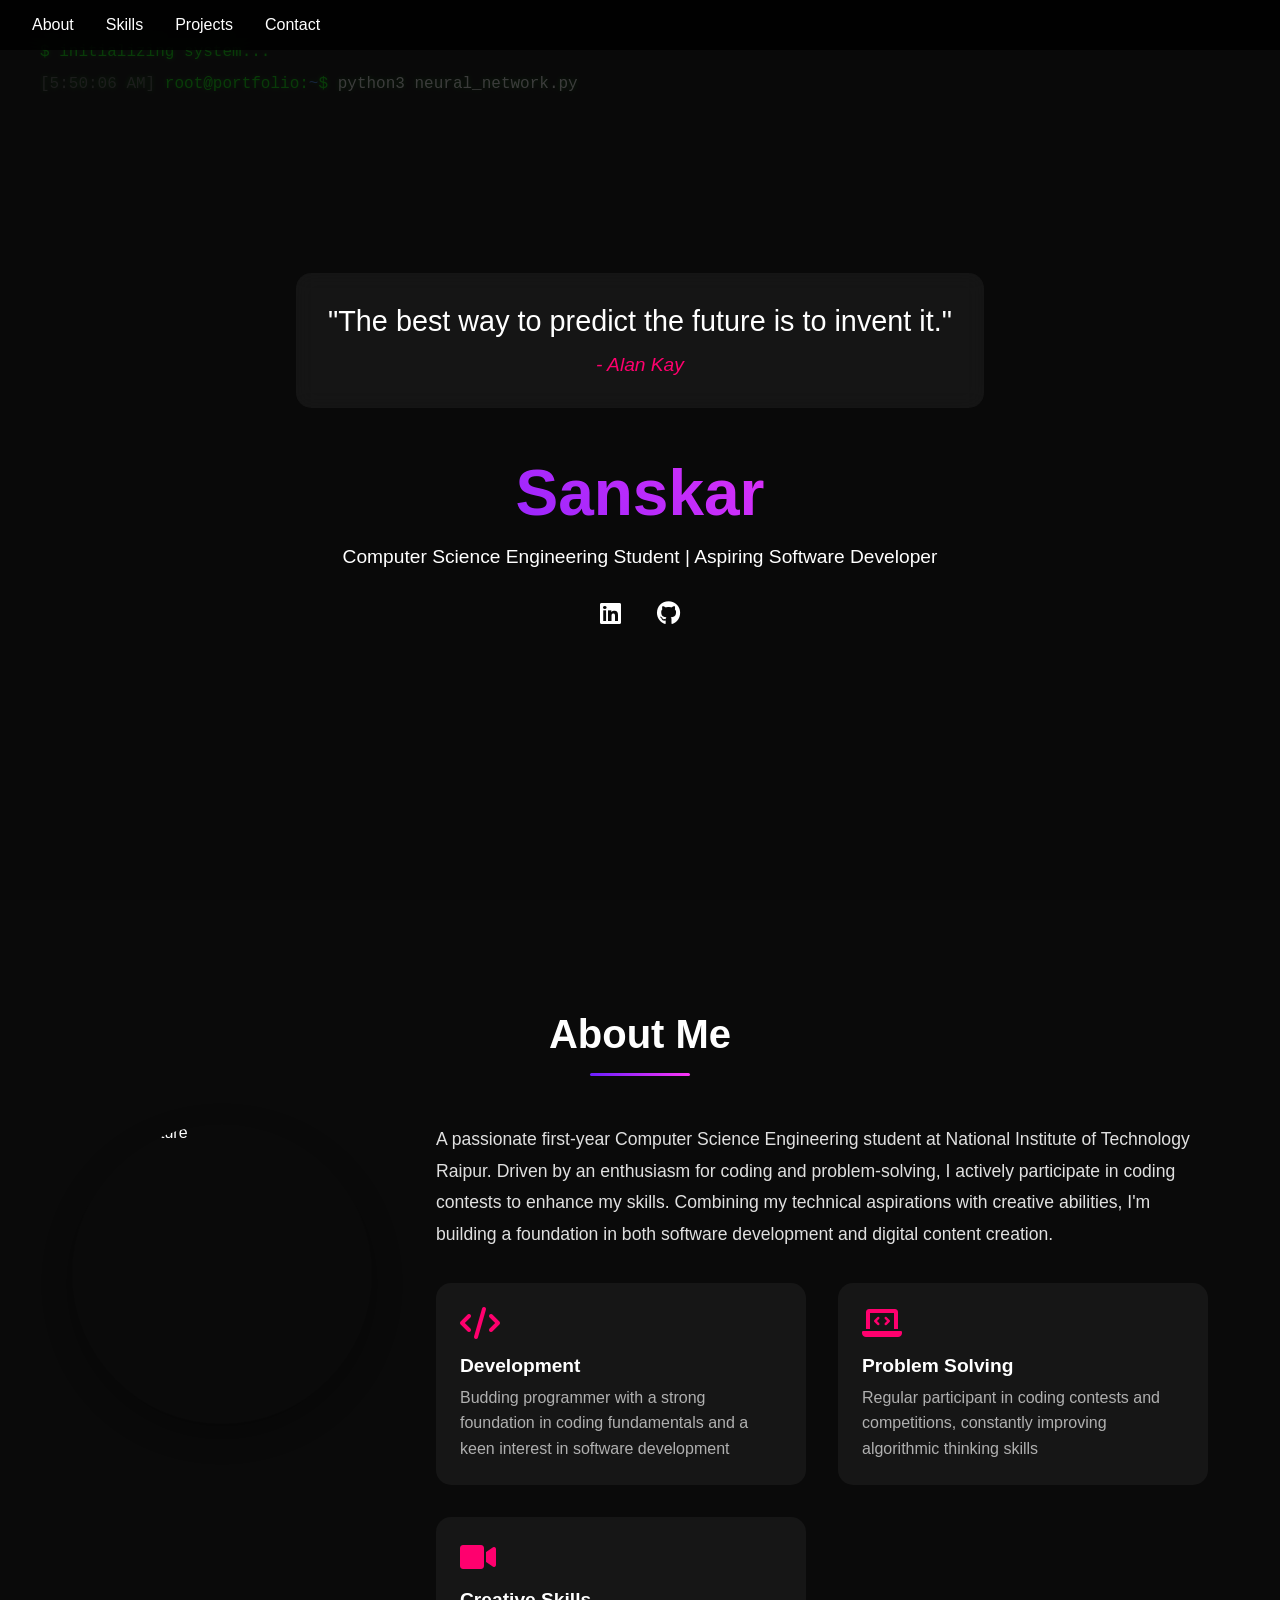
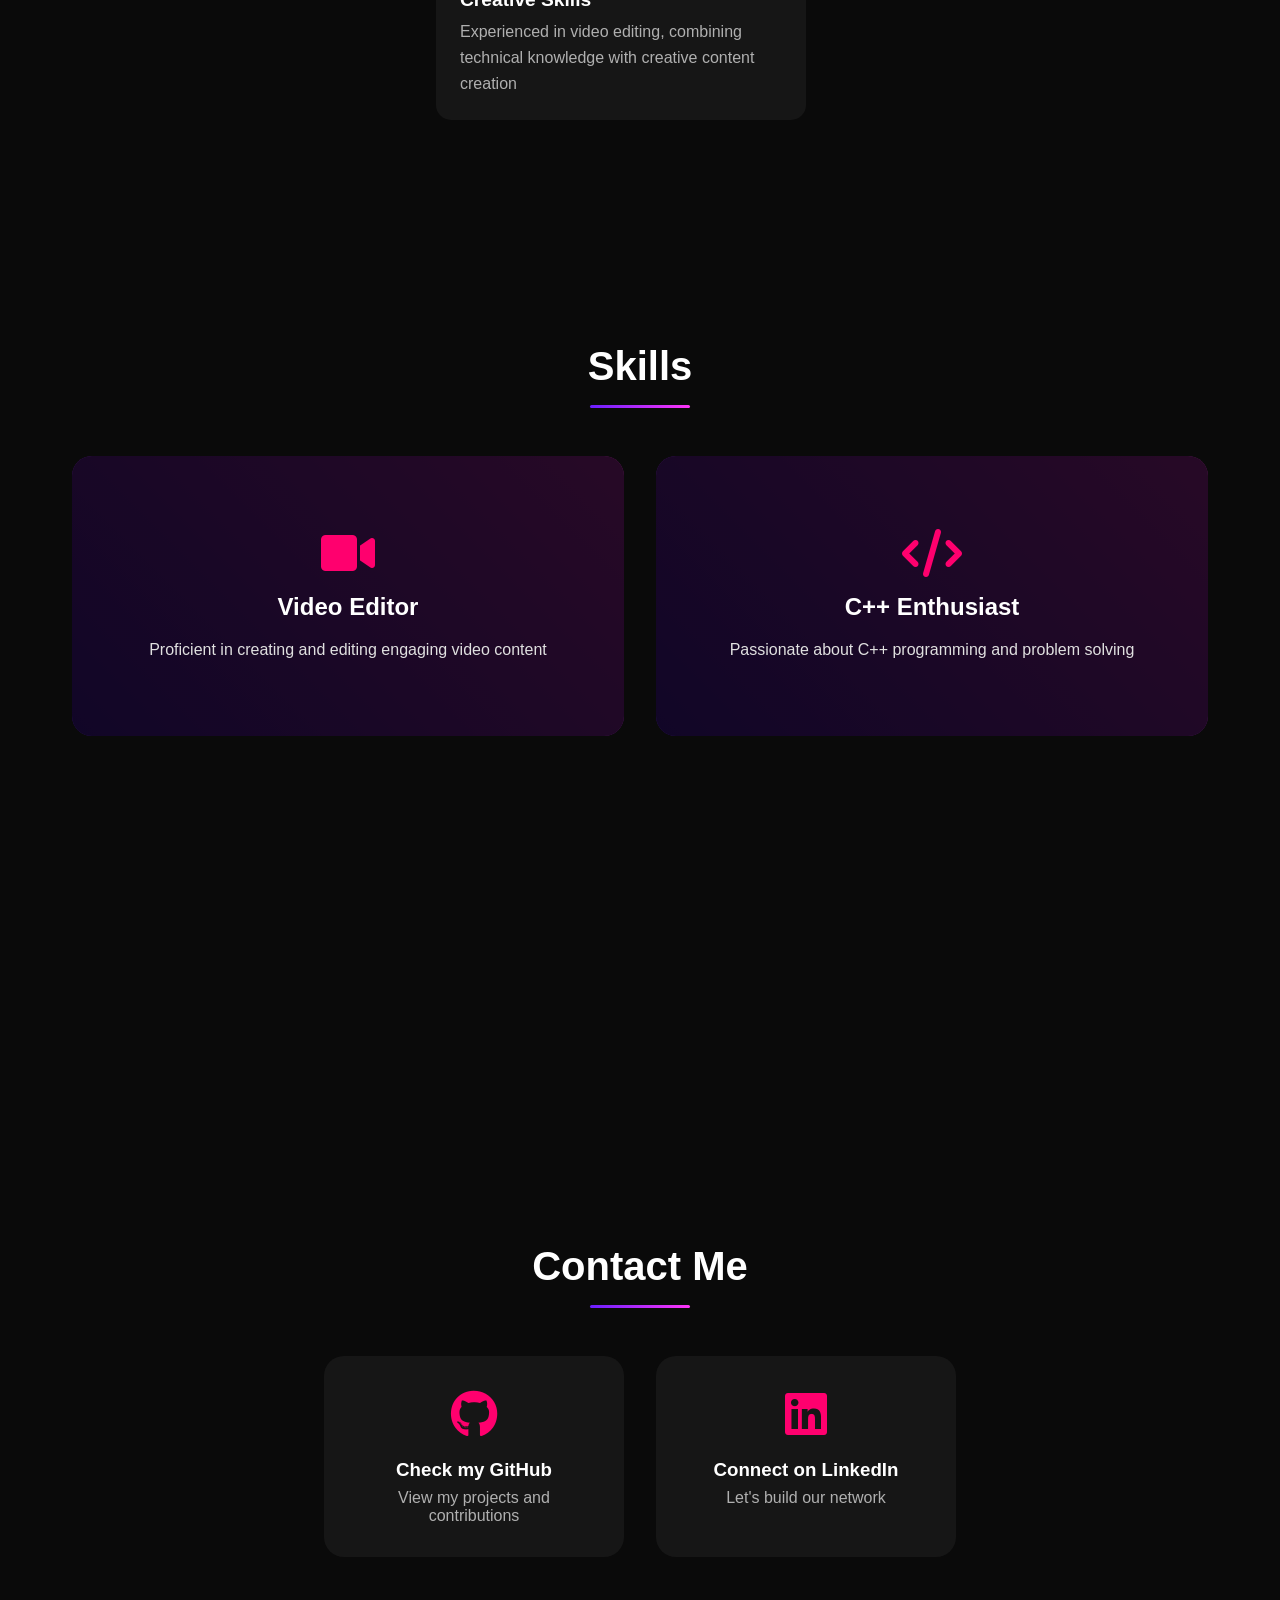
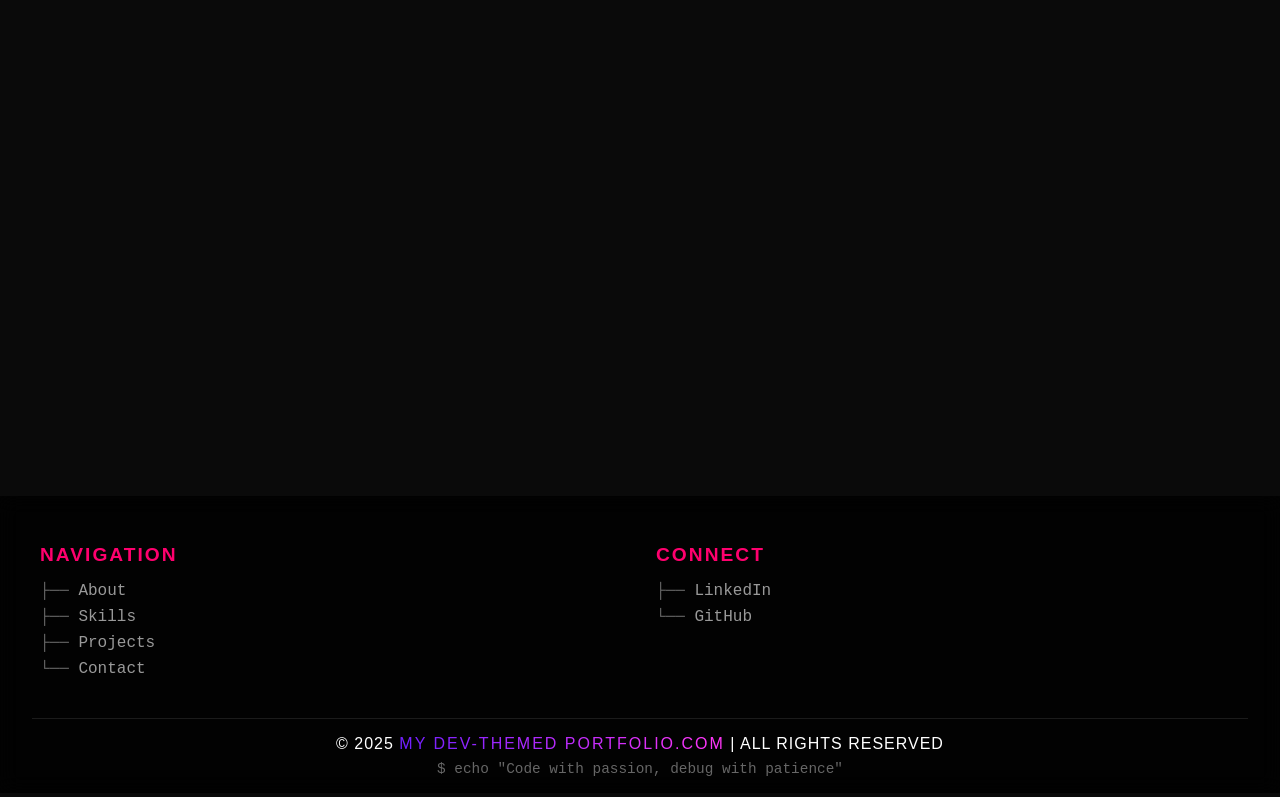
==== index.html @ 28ca850a "Add files via upload This repository contains the source code for my personal website. It includes a" ====
<!DOCTYPE html>
<html lang="en">
<head>
    <meta charset="UTF-8">
    <meta name="viewport" content="width=device-width, initial-scale=1.0">
    <title>Your Anime-Themed Portfolio</title>
    <link rel="stylesheet" href="./styles.css">
    <link rel="stylesheet" href="https://cdnjs.cloudflare.com/ajax/libs/font-awesome/6.0.0/css/all.min.css">
</head>
<body>
    <div class="particle-container" id="particles"></div>
    <div class="coming-soon-message" id="comingSoon">
        <div class="message-content">
            <span class="comment-slash">//</span>
            <span class="typing-message">coming soon...</span>
        </div>
    </div>
    <div class="terminal-container">
        <div class="terminal">
            <div class="terminal-line">$ initializing system...</div>
        </div>
    </div>
    
    <header>
        <nav>
            <ul class="nav-links">
                <li><a href="#about">About</a></li>
                <li><a href="#skills">Skills</a></li>
                <li><a href="#projects">Projects</a></li>
                <li><a href="#contact">Contact</a></li>
            </ul>
        </nav>
    </header>

    <main>
        <section id="hero" class="hero-section">
            <div class="hero-content">
                <div class="quote-card" id="quoteCard">
                    <p class="quote-text typing-text">"The best way to predict the future is to invent it."</p>
                    <p class="quote-author">- Alan Kay</p>
                </div>
                <div class="error-overlay">
                    <div class="glitch-text" data-text="404">404</div>
                </div>
                <div class="personal-intro">
                    <h1 class="gradient-text">Sanskar</h1>
                    <p class="typing-text-title">Computer Science Engineering Student | Aspiring Software Developer</p>
                </div>
                <div class="social-links">
                    <a href="https://www.linkedin.com/in/sanskarjcse28" class="social-icon" target="_blank"><i class="fab fa-linkedin"></i></a>
                    <a href="https://github.com/anotherhalf004" class="social-icon" target="_blank"><i class="fab fa-github"></i></a>
                </div>
            </div>
        </section>

        <section id="about" class="section">
            <div class="about-container">
                <div class="about-header">
                    <h2 class="section-title">About Me</h2>
                    <div class="divider"></div>
                </div>
                <div class="about-content">
                    <div class="about-image">
                        <img src="https://avatars.githubusercontent.com/u/143000311" alt="Profile Picture">
                        <div class="image-overlay"></div>
                        <div class="abstract-animation"></div>
                    </div>
                    <div class="about-text">
                        <p class="about-description">
                            A passionate first-year Computer Science Engineering student at National Institute of Technology Raipur. 
                            Driven by an enthusiasm for coding and problem-solving, I actively participate in coding contests to enhance 
                            my skills. Combining my technical aspirations with creative abilities, I'm building a foundation in both 
                            software development and digital content creation.
                        </p>
                        <div class="about-highlights">
                            <div class="highlight-item">
                                <i class="fas fa-code"></i>
                                <h3>Development</h3>
                                <p>Budding programmer with a strong foundation in coding fundamentals and a keen interest in software development</p>
                            </div>
                            <div class="highlight-item">
                                <i class="fas fa-laptop-code"></i>
                                <h3>Problem Solving</h3>
                                <p>Regular participant in coding contests and competitions, constantly improving algorithmic thinking skills</p>
                            </div>
                            <div class="highlight-item">
                                <i class="fas fa-video"></i>
                                <h3>Creative Skills</h3>
                                <p>Experienced in video editing, combining technical knowledge with creative content creation</p>
                            </div>
                        </div>
                    </div>
                </div>
            </div>
        </section>

        <section id="skills" class="section">
            <div class="skills-container">
                <div class="about-header">
                    <h2 class="section-title">Skills</h2>
                    <div class="divider"></div>
                </div>
                <div class="skills-cards">
                    <div class="skill-card">
                        <div class="skill-content">
                            <i class="fas fa-video skill-icon"></i>
                            <h3>Video Editor</h3>
                            <p>Proficient in creating and editing engaging video content</p>
                        </div>
                        <div class="card-bg"></div>
                    </div>
                    <div class="skill-card">
                        <div class="skill-content">
                            <i class="fas fa-code skill-icon"></i>
                            <h3>C++ Enthusiast</h3>
                            <p>Passionate about C++ programming and problem solving</p>
                        </div>
                        <div class="card-bg"></div>
                    </div>
                </div>
            </div>
        </section>

        <section id="contact" class="section">
            <div class="contact-container">
                <div class="about-header">
                    <h2 class="section-title">Contact Me</h2>
                    <div class="divider"></div>
                </div>
                <div class="contact-content">
                    <a href="https://github.com/anotherhalf004" class="contact-card rotate-card" target="_blank">
                        <div class="contact-icon">
                            <i class="fab fa-github"></i>
                        </div>
                        <h3>Check my GitHub</h3>
                        <p>View my projects and contributions</p>
                    </a>
                    <a href="https://www.linkedin.com/in/sanskarjcse28" class="contact-card rotate-card" target="_blank">
                        <div class="contact-icon">
                            <i class="fab fa-linkedin"></i>
                        </div>
                        <h3>Connect on LinkedIn</h3>
                        <p>Let's build our network</p>
                    </a>
                </div>
            </div>
        </section>

        <footer>
            <div class="footer-content">
                <div class="footer-section">
                    <h4 class="rog-text">Navigation</h4>
                    <ul class="footer-links">
                        <li>├── <a href="#about">About</a></li>
                        <li>├── <a href="#skills">Skills</a></li>
                        <li>├── <a href="#projects">Projects</a></li>
                        <li>└── <a href="#contact">Contact</a></li>
                    </ul>
                </div>
                <div class="footer-section">
                    <h4 class="rog-text">Connect</h4>
                    <ul class="footer-links">
                        <li>├── <a href="https://www.linkedin.com/in/sanskarjcse28">LinkedIn</a></li>
                        <li>└── <a href="https://github.com/anotherhalf004">GitHub</a></li>
                    </ul>
                </div>
            </div>
            <div class="footer-bottom">
                <p class="rog-text">© 2025 <span class="gradient-text">my dev-themed portfolio.com</span> | All Rights Reserved</p>
                <p class="footer-quote">$ echo "Code with passion, debug with patience"</p>
            </div>
        </footer>
    </main>

    <script src="https://cdnjs.cloudflare.com/ajax/libs/particles.js/2.0.0/particles.min.js"></script>
    <script src="./main.js"></script>
</body>
</html>
---- styles.css ----
:root {
    --primary-color: #6b1fff;
    --secondary-color: #ff36f7;
    --bg-color: #0a0a0a;
    --text-color: #ffffff;
    --accent-color: #ff006e;
}

* {
    margin: 0;
    padding: 0;
    box-sizing: border-box;
}

body {
    background-color: var(--bg-color);
    color: var(--text-color);
    font-family: 'Segoe UI', sans-serif;
    overflow-x: hidden;
}

.particle-container {
    position: fixed;
    top: 0;
    left: 0;
    width: 100%;
    height: 100%;
    z-index: -1;
}

/* Navigation Styles */
nav {
    padding: 1rem 2rem;
    display: flex;
    justify-content: space-between;
    align-items: center;
    background: rgba(0, 0, 0, 0.8);
    backdrop-filter: blur(10px);
    position: fixed;
    width: 100%;
    top: 0;
    z-index: 100;
}

.logo {
    font-size: 1.5rem;
    font-weight: bold;
    background: linear-gradient(45deg, var(--primary-color), var(--secondary-color));
    background-clip: text;
    -webkit-background-clip: text;
    -webkit-text-fill-color: transparent;
}

.nav-links {
    display: flex;
    gap: 2rem;
    list-style: none;
}

.nav-links a {
    color: var(--text-color);
    text-decoration: none;
    position: relative;
    padding: 0.5rem 0;
}

.nav-links a::after {
    content: '';
    position: absolute;
    bottom: 0;
    left: 0;
    width: 0;
    height: 2px;
    background: var(--accent-color);
    transition: width 0.3s ease;
}

.nav-links a:hover::after {
    width: 100%;
}

/* Hero Section */
.hero-section {
    height: 100vh;
    display: flex;
    align-items: center;
    justify-content: center;
    text-align: center;
    position: relative;
}

.hero-content h1 {
    font-size: 4rem;
    margin-bottom: 1rem;
}

.gradient-text {
    position: relative;
    background: linear-gradient(
        45deg,
        var(--primary-color),
        var(--secondary-color),
        var(--accent-color),
        var(--primary-color)
    );
    background-size: 300%;
    background-clip: text;
    -webkit-background-clip: text;
    -webkit-text-fill-color: transparent;
    animation: gradient-animation 6s ease infinite;
}

@keyframes gradient-animation {
    0% {
        background-position: 0% 50%;
    }
    50% {
        background-position: 100% 50%;
    }
    100% {
        background-position: 0% 50%;
    }
}

.gradient-text:hover {
    transform: scale(1.05);
    transition: transform 0.3s ease;
}

/* Sections */
.section {
    padding: 5rem 2rem;
    min-height: 100vh;
}

/* Skills Grid */
.skills-grid {
    display: grid;
    grid-template-columns: repeat(auto-fit, minmax(200px, 1fr));
    gap: 2rem;
    padding: 2rem;
}

/* Social Links */
.social-links {
    margin-top: 2rem;
}

.social-icon {
    font-size: 1.5rem;
    color: var(--text-color);
    margin: 0 1rem;
    transition: color 0.3s ease;
}

.social-icon:hover {
    color: var(--accent-color);
}

/* Animations */
@keyframes fadeIn {
    from {
        opacity: 0;
        transform: translateY(20px);
    }
    to {
        opacity: 1;
        transform: translateY(0);
    }
}

.fade-in {
    animation: fadeIn 1s ease forwards;
}

/* About Section Styles */
.about-container {
    max-width: 1200px;
    margin: 0 auto;
    padding: 2rem;
}

.about-header {
    text-align: center;
    margin-bottom: 3rem;
}

.section-title {
    font-size: 2.5rem;
    color: var(--text-color);
    margin-bottom: 1rem;
}

.divider {
    height: 3px;
    width: 100px;
    background: linear-gradient(to right, var(--primary-color), var(--secondary-color));
    margin: 0 auto;
    border-radius: 2px;
}

.about-content {
    display: grid;
    grid-template-columns: 300px 1fr;
    gap: 4rem;
    align-items: start;
}

.about-image {
    position: relative;
    border-radius: 50%;
    overflow: hidden;
    box-shadow: 0 10px 30px rgba(0, 0, 0, 0.3);
    width: 300px;
    height: 300px;
}

.about-image img {
    width: 100%;
    height: 100%;
    display: block;
    transition: transform 0.3s ease;
    object-fit: cover;
}

.about-image:hover img {
    transform: scale(1.1);
}

.image-overlay {
    position: absolute;
    top: 0;
    left: 0;
    right: 0;
    bottom: 0;
    background: linear-gradient(45deg, rgba(107, 31, 255, 0.4), rgba(255, 54, 247, 0.4));
    opacity: 0;
    transition: opacity 0.3s ease;
}

.about-image:hover .image-overlay {
    opacity: 1;
}

.about-description {
    font-size: 1.1rem;
    line-height: 1.8;
    margin-bottom: 2rem;
    color: #e0e0e0;
}

.about-highlights {
    display: grid;
    grid-template-columns: repeat(auto-fit, minmax(250px, 1fr));
    gap: 2rem;
    margin-top: 2rem;
}

.highlight-item {
    background: rgba(255, 255, 255, 0.05);
    padding: 1.5rem;
    border-radius: 15px;
    transition: transform 0.3s ease, background 0.3s ease;
}

.highlight-item:hover {
    transform: translateY(-5px);
    background: rgba(255, 255, 255, 0.08);
}

.highlight-item i {
    font-size: 2rem;
    color: var(--accent-color);
    margin-bottom: 1rem;
}

.highlight-item h3 {
    font-size: 1.2rem;
    margin-bottom: 0.5rem;
    color: var(--text-color);
}

.highlight-item p {
    color: #b0b0b0;
    line-height: 1.6;
}

@media (max-width: 768px) {
    .about-content {
        grid-template-columns: 1fr;
    }
    
    .about-image {
        max-width: 300px;
        margin: 0 auto;
    }
}

/* Skills Section Styles */
.skills-container {
    max-width: 1200px;
    margin: 0 auto;
    padding: 2rem;
}

.skills-cards {
    display: grid;
    grid-template-columns: repeat(auto-fit, minmax(300px, 1fr));
    gap: 2rem;
    margin-top: 3rem;
}

.skill-card {
    position: relative;
    height: 280px;
    border-radius: 20px;
    overflow: hidden;
    cursor: pointer;
}

.skill-content {
    position: relative;
    z-index: 2;
    height: 100%;
    padding: 2rem;
    display: flex;
    flex-direction: column;
    align-items: center;
    justify-content: center;
    text-align: center;
    background: rgba(0, 0, 0, 0.7);
    transition: background 0.3s ease;
}

.skill-icon {
    font-size: 3rem;
    margin-bottom: 1rem;
    color: var(--accent-color);
}

.skill-card h3 {
    font-size: 1.5rem;
    margin-bottom: 1rem;
    color: var(--text-color);
}

.skill-card p {
    color: #e0e0e0;
    line-height: 1.6;
}

.card-bg {
    position: absolute;
    top: 0;
    left: 0;
    right: 0;
    bottom: 0;
    background: linear-gradient(45deg, var(--primary-color), var(--secondary-color));
    opacity: 0.5;
    transition: all 0.3s ease;
}

.skill-card:hover .card-bg {
    transform: scale(1.1);
    opacity: 0.7;
}

.skill-card:hover .skill-content {
    background: rgba(0, 0, 0, 0.5);
}

/* Contact Section Styles */
.contact-container {
    max-width: 1200px;
    margin: 0 auto;
    padding: 2rem;
}

.contact-content {
    display: flex;
    justify-content: center;
    gap: 2rem;
    margin-top: 3rem;
}

.contact-card {
    background: rgba(255, 255, 255, 0.05);
    padding: 2rem;
    border-radius: 20px;
    text-align: center;
    cursor: pointer;
    text-decoration: none;
    transition: transform 0.5s ease, background 0.3s ease;
    width: 300px;
    perspective: 1000px;
}

.rotate-card {
    transform-style: preserve-3d;
}

.rotate-card:hover {
    transform: rotateY(10deg) rotateX(10deg) translateY(-5px);
    background: rgba(255, 255, 255, 0.1);
}

.rotate-card:nth-child(2):hover {
    transform: rotateY(-10deg) rotateX(10deg) translateY(-5px);
}

.contact-icon {
    font-size: 3rem;
    color: var(--accent-color);
    margin-bottom: 1rem;
    transition: transform 0.3s ease;
}

.rotate-card:hover .contact-icon {
    transform: scale(1.2) rotate(360deg);
}

.contact-card h3 {
    color: var(--text-color);
    margin-bottom: 0.5rem;
}

.contact-card p {
    color: #b0b0b0;
}

@font-face {
    font-family: 'ROG Fonts';
    src: url('https://db.onlinewebfonts.com/t/1c45e28f8e86cc89876f003b953cc3e9.woff2') format('woff2');
}

footer {
    background: rgba(0, 0, 0, 0.8);
    backdrop-filter: blur(10px);
    padding: 3rem 2rem 1rem 2rem;
    margin-top: 4rem;
}

.footer-content {
    max-width: 1200px;
    margin: 0 auto;
    display: grid;
    grid-template-columns: repeat(auto-fit, minmax(200px, 1fr));
    gap: 2rem;
    margin-bottom: 2rem;
}

.footer-section h4 {
    font-family: 'ROG Fonts', sans-serif;
    font-size: 1.2rem;
    margin-bottom: 1rem;
    color: var(--accent-color);
    text-transform: uppercase;
    letter-spacing: 2px;
}

.footer-links {
    list-style: none;
    font-family: monospace;
    font-size: 1rem;
}

.footer-links li {
    margin: 0.5rem 0;
    color: #666;
}

.footer-links a {
    color: #999;
    text-decoration: none;
    transition: color 0.3s ease;
}

.footer-links a:hover {
    color: var(--accent-color);
}

.footer-bottom {
    border-top: 1px solid rgba(255, 255, 255, 0.1);
    padding-top: 1rem;
    text-align: center;
}

.footer-bottom .gradient-text {
    font-family: 'ROG Fonts', sans-serif;
    font-size: 1rem;
    letter-spacing: 2px;
}

.footer-quote {
    font-family: monospace;
    color: #666;
    margin-top: 0.5rem;
    font-size: 0.9rem;
}

.rog-text {
    font-family: 'ROG Fonts', sans-serif;
    text-transform: uppercase;
    letter-spacing: 1px;
}

.abstract-animation {
    position: absolute;
    top: -50%;
    left: -50%;
    right: -50%;
    bottom: -50%;
    background: linear-gradient(
        45deg,
        var(--primary-color),
        var(--secondary-color),
        var(--accent-color),
        var(--primary-color)
    );
    opacity: 0;
    transition: all 0.5s ease;
    animation: rotate 10s linear infinite;
    z-index: -1;
}

@keyframes rotate {
    0% {
        transform: rotate(0deg);
    }
    100% {
        transform: rotate(360deg);
    }
}

.about-image:hover .abstract-animation {
    opacity: 0.8;
}

/* Quote Card Styles */
.quote-card {
    background: rgba(255, 255, 255, 0.05);
    padding: 2rem;
    border-radius: 15px;
    backdrop-filter: blur(10px);
    cursor: pointer;
    position: relative;
    overflow: hidden;
    transition: all 0.3s ease;
}

.quote-card::before {
    content: '';
    position: absolute;
    top: -50%;
    left: -50%;
    width: 200%;
    height: 200%;
    background: linear-gradient(
        45deg,
        transparent,
        rgba(255, 255, 255, 0.1),
        transparent
    );
    transform: translateX(-100%);
    transition: transform 0.3s ease;
}

.quote-card:hover::before {
    transform: translateX(100%);
}

.quote-text {
    font-size: 1.8rem;
    color: var(--text-color);
    margin-bottom: 1rem;
    font-family: 'ROG Fonts', sans-serif;
    text-shadow: 0 0 10px rgba(var(--accent-color), 0.5);
}

.quote-author {
    font-size: 1.2rem;
    color: var(--accent-color);
    font-style: italic;
}

/* Error Overlay */
.error-overlay {
    position: fixed;
    top: 0;
    left: 0;
    width: 100%;
    height: 100%;
    background: rgba(0, 0, 0, 0.8);
    display: flex;
    justify-content: center;
    align-items: center;
    opacity: 0;
    pointer-events: none;
    transition: opacity 0.5s ease;
    z-index: 90;
}

.error-overlay.active {
    opacity: 1;
}

.glitch-text {
    font-size: 15rem;
    font-family: 'ROG Fonts', sans-serif;
    color: var(--accent-color);
    position: relative;
    text-shadow: 
        2px 2px var(--primary-color),
        -2px -2px var(--secondary-color);
    animation: glitch 1s infinite;
}

@keyframes glitch {
    0% {
        transform: translate(0);
    }
    20% {
        transform: translate(-2px, 2px);
    }
    40% {
        transform: translate(-2px, -2px);
    }
    60% {
        transform: translate(2px, 2px);
    }
    80% {
        transform: translate(2px, -2px);
    }
    100% {
        transform: translate(0);
    }
}

.personal-intro {
    margin-top: 3rem;
    opacity: 0;
    transform: translateY(20px);
    animation: fadeInUp 0.8s ease forwards;
    animation-delay: 2.5s;
}

.typing-text-title {
    margin-top: 1rem;
    color: var(--text-color);
    font-size: 1.2rem;
}

@keyframes fadeInUp {
    from {
        opacity: 0;
        transform: translateY(20px);
    }
    to {
        opacity: 1;
        transform: translateY(0);
    }
}

/* Terminal Animation */
.terminal-container {
    position: fixed;
    top: 0;
    left: 0;
    width: 100%;
    height: 100%;
    z-index: -2;
    opacity: 0.2;
    pointer-events: none;
    background: rgba(0, 0, 0, 0.4);
}

.terminal {
    font-family: 'Courier New', monospace;
    color: #00ff00;
    padding: 40px;
    font-size: 16px;
    line-height: 1.5;
    overflow: hidden;
    height: 100%;
    text-shadow: 0 0 5px rgba(0, 255, 0, 0.5);
}

.terminal-line {
    white-space: nowrap;
    overflow: hidden;
    animation: typing 0.8s steps(40, end);
    margin-bottom: 8px;
}

@keyframes typing {
    from { width: 0 }
    to { width: 100% }
}

/* Coming Soon Message */
.coming-soon-message {
    position: fixed;
    top: 50%;
    left: 50%;
    transform: translate(-50%, -50%);
    background: rgba(0, 0, 0, 0.8);
    padding: 1rem 2rem;
    border-radius: 8px;
    border-left: 3px solid var(--accent-color);
    opacity: 0;
    visibility: hidden;
    transition: all 0.3s ease;
    z-index: 1000;
    font-family: 'Courier New', monospace;
    backdrop-filter: blur(5px);
    box-shadow: 0 0 20px rgba(var(--accent-color), 0.2);
}

.coming-soon-message.show {
    opacity: 1;
    visibility: visible;
}

.message-content {
    display: flex;
    align-items: center;
    gap: 0.5rem;
}

.comment-slash {
    color: #666;
    font-weight: bold;
}

.typing-message {
    color: var(--accent-color);
    overflow: hidden;
    white-space: nowrap;
    border-right: 2px solid var(--accent-color);
    animation: typing 2s steps(20), blink 0.5s step-end infinite alternate;
}

@keyframes typing {
    from { width: 0 }
    to { width: 100% }
}

@keyframes blink {
    50% { border-color: transparent }
}
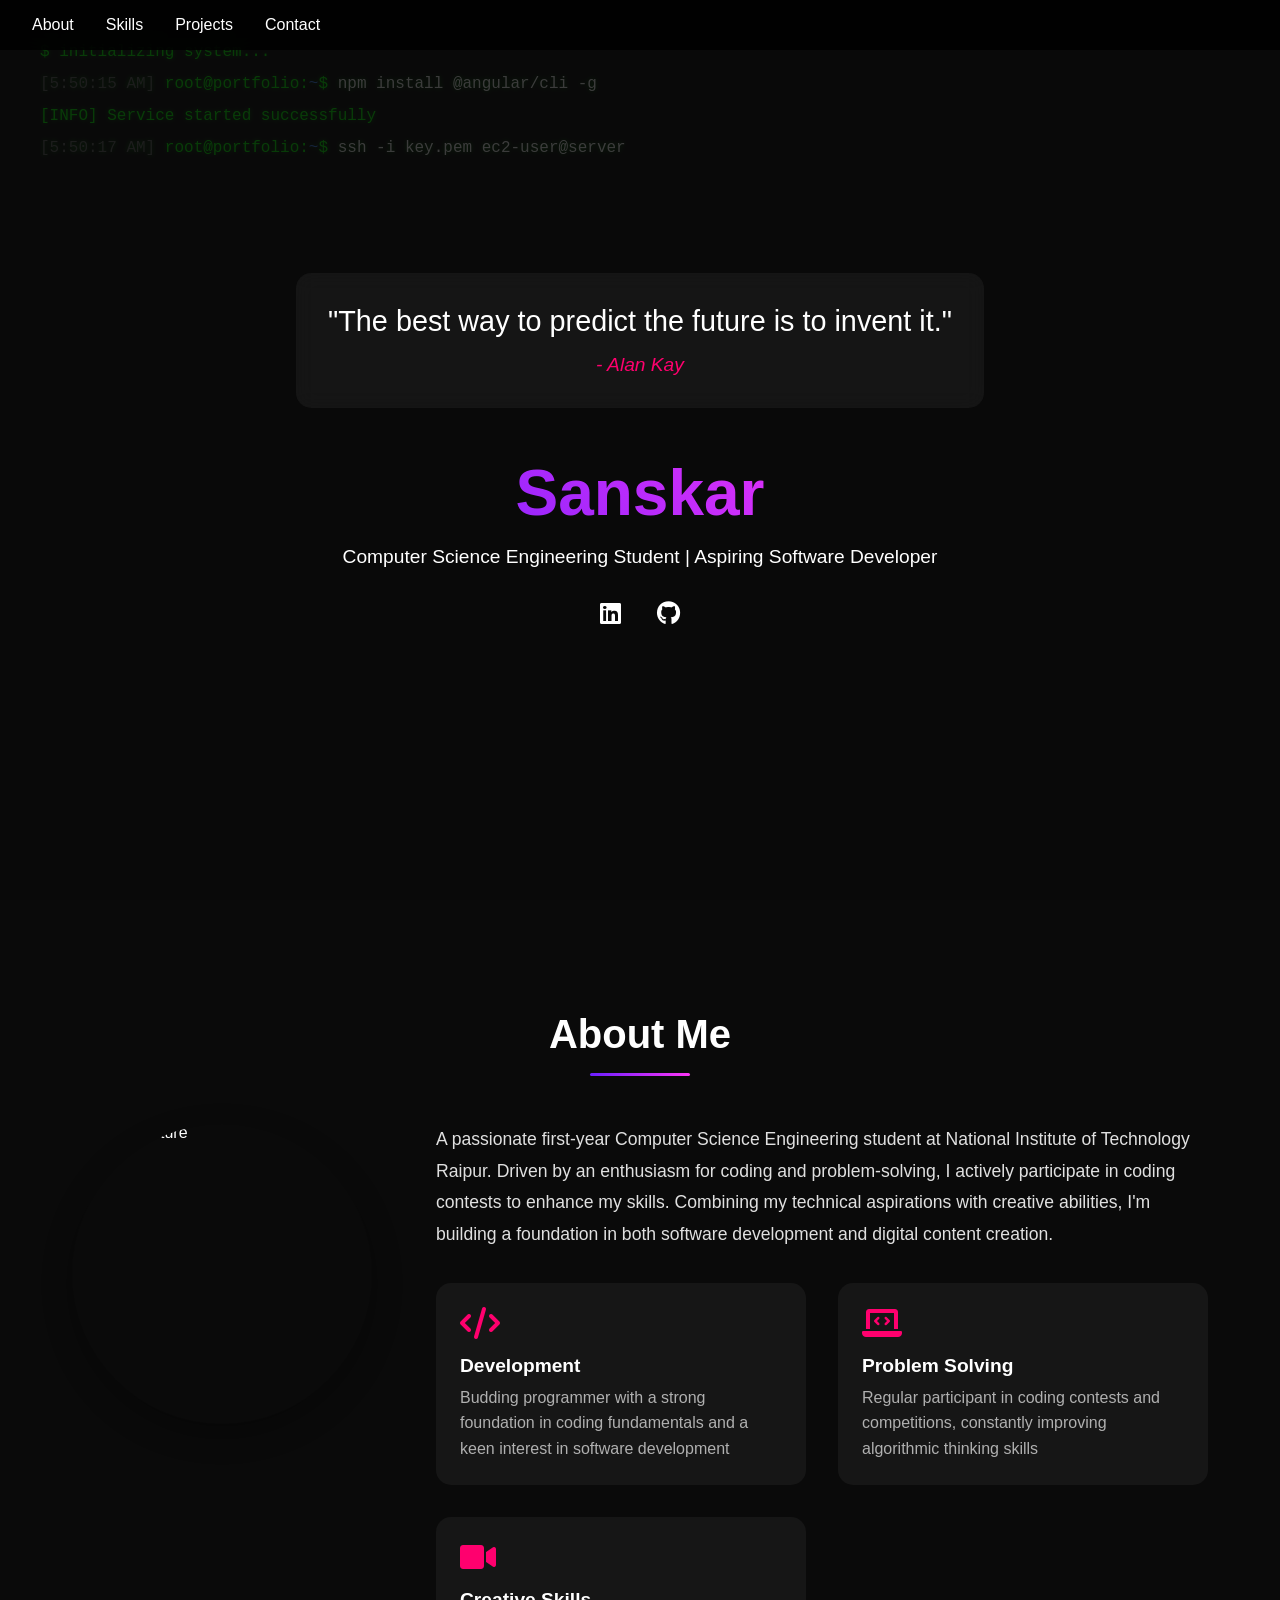
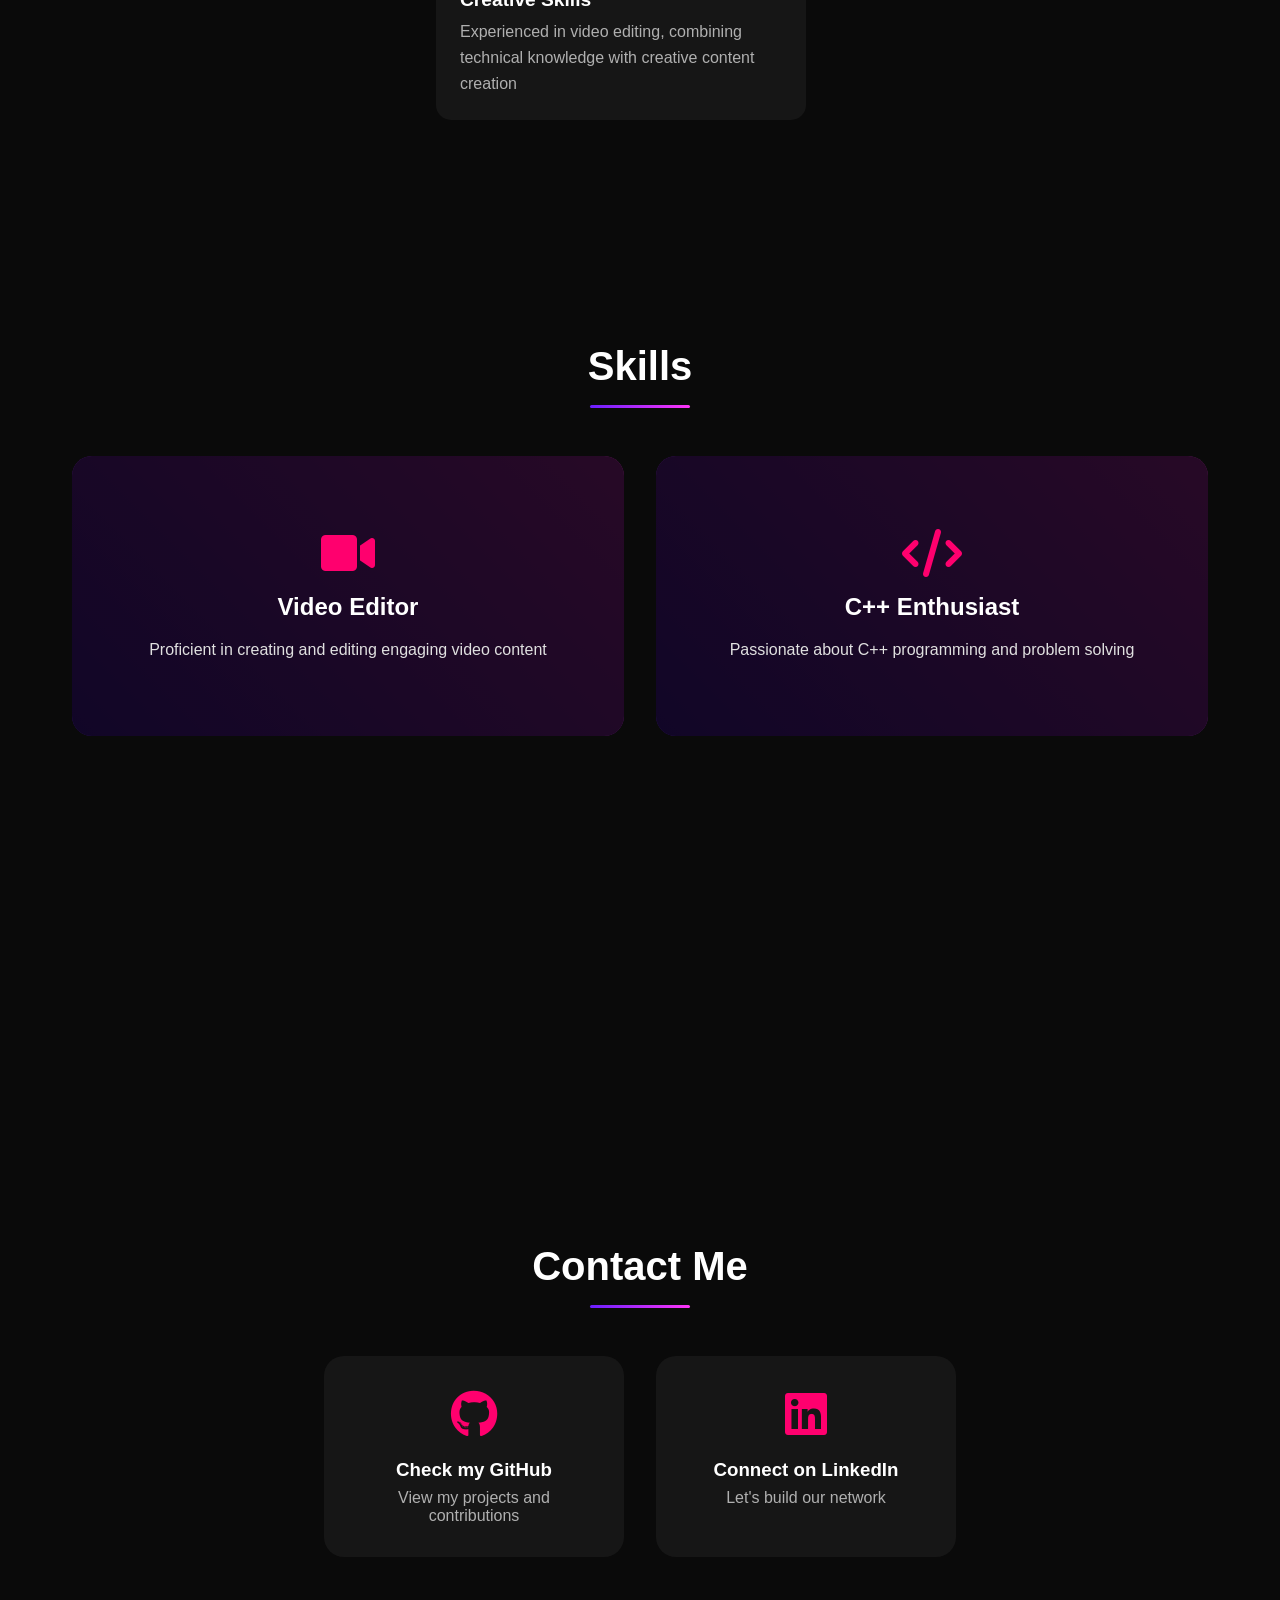
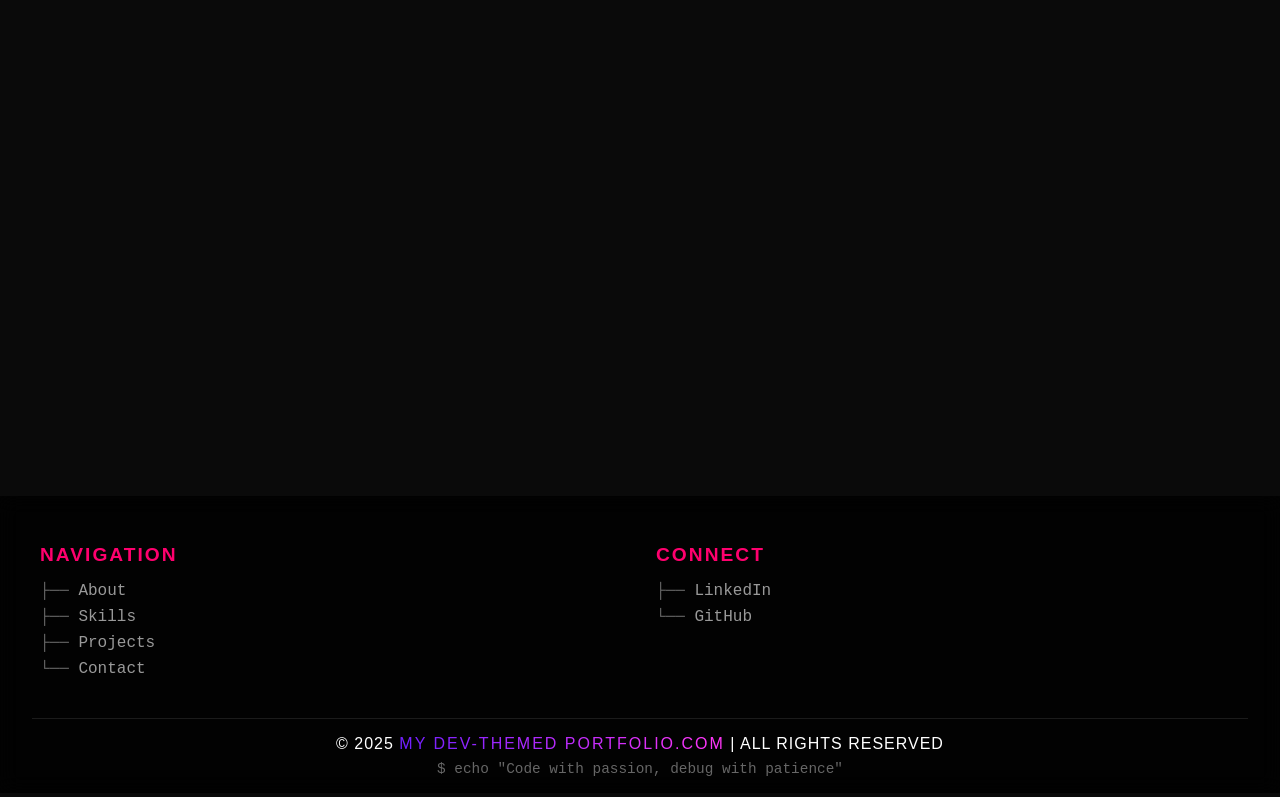
==== commit 1e6d500a: "Update index.html" ====
--- a/index.html
+++ b/index.html
@@ -3,7 +3,7 @@
 <head>
     <meta charset="UTF-8">
     <meta name="viewport" content="width=device-width, initial-scale=1.0">
-    <title>Your Anime-Themed Portfolio</title>
+    <title>My Dev-Themed Portfolio</title>
     <link rel="stylesheet" href="./styles.css">
     <link rel="stylesheet" href="https://cdnjs.cloudflare.com/ajax/libs/font-awesome/6.0.0/css/all.min.css">
 </head>
@@ -175,4 +175,4 @@
     <script src="https://cdnjs.cloudflare.com/ajax/libs/particles.js/2.0.0/particles.min.js"></script>
     <script src="./main.js"></script>
 </body>
-</html> +</html> 
